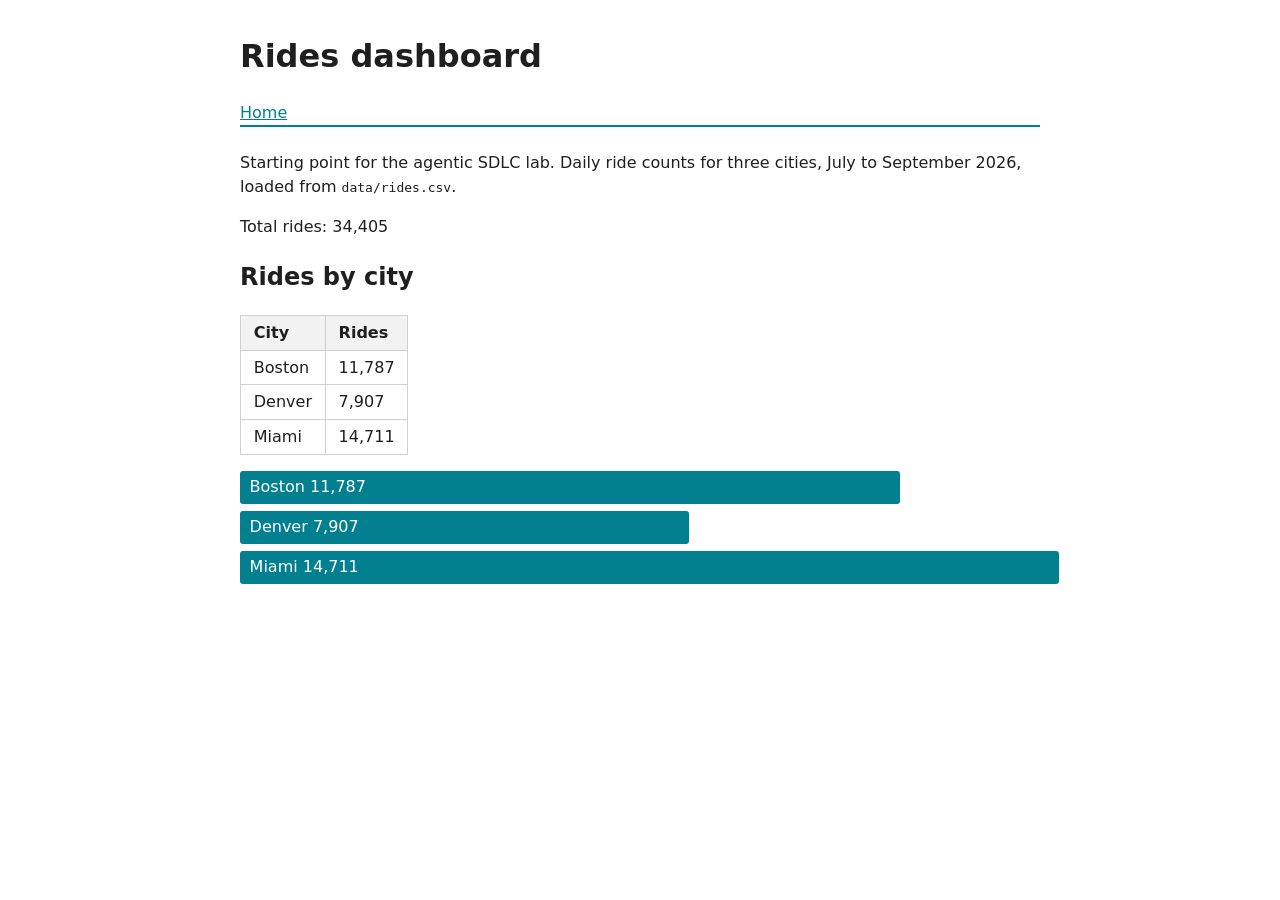
==== site/index.html @ 6ce50c43 "Initial commit" ====
<!doctype html>
<html lang="en">
<head>
  <meta charset="utf-8">
  <meta name="viewport" content="width=device-width, initial-scale=1">
  <title>Rides dashboard</title>
  <link rel="stylesheet" href="./style.css">
</head>
<body>
  <header>
    <h1>Rides dashboard</h1>
    <nav><a href="./index.html">Home</a></nav>
  </header>
  <main>
    <p>Starting point for the agentic SDLC lab. Daily ride counts for three cities, July to September 2026, loaded from <code>data/rides.csv</code>.</p>
    <p id="total" aria-live="polite">Loading data&hellip;</p>
    <section>
      <h2>Rides by city</h2>
      <table id="by-city">
        <thead><tr><th>City</th><th>Rides</th></tr></thead>
        <tbody></tbody>
      </table>
      <div id="chart" class="bars" role="img" aria-label="Bar chart of rides by city"></div>
    </section>
  </main>
  <script type="module">
    import { parseCsv } from "./src/csv.js";
    import { totalRides, ridesByCity } from "./src/stats.js";

    const response = await fetch("./data/rides.csv");
    const rows = parseCsv(await response.text());
    const byCity = ridesByCity(rows);

    document.getElementById("total").textContent =
      `Total rides: ${totalRides(rows).toLocaleString()}`;

    const tbody = document.querySelector("#by-city tbody");
    const chart = document.getElementById("chart");
    const max = Math.max(...byCity.map((d) => d.rides));
    for (const { city, rides } of byCity) {
      const tr = document.createElement("tr");
      tr.innerHTML = `<td>${city}</td><td>${rides.toLocaleString()}</td>`;
      tbody.appendChild(tr);

      const bar = document.createElement("div");
      bar.className = "bar";
      bar.style.width = `${(rides / max) * 100}%`;
      bar.textContent = `${city} ${rides.toLocaleString()}`;
      chart.appendChild(bar);
    }
  </script>
</body>
</html>
---- site/style.css ----
:root { font-family: system-ui, sans-serif; color: #1f1f1f; background: #ffffff; }
body { max-width: 50rem; margin: 2rem auto; padding: 0 1rem; line-height: 1.5; }
header { border-bottom: 2px solid #028090; margin-bottom: 1.5rem; }
nav a { color: #028090; margin-right: 1rem; }
table { border-collapse: collapse; margin: 1rem 0; }
th, td { border: 1px solid #d0d0d0; padding: 0.3rem 0.8rem; text-align: left; }
th { background: #f2f2f2; }
.bars { display: flex; flex-direction: column; gap: 0.4rem; margin: 1rem 0; }
.bar { background: #028090; color: #ffffff; padding: 0.3rem 0.6rem; border-radius: 3px; white-space: nowrap; min-width: 6rem; }
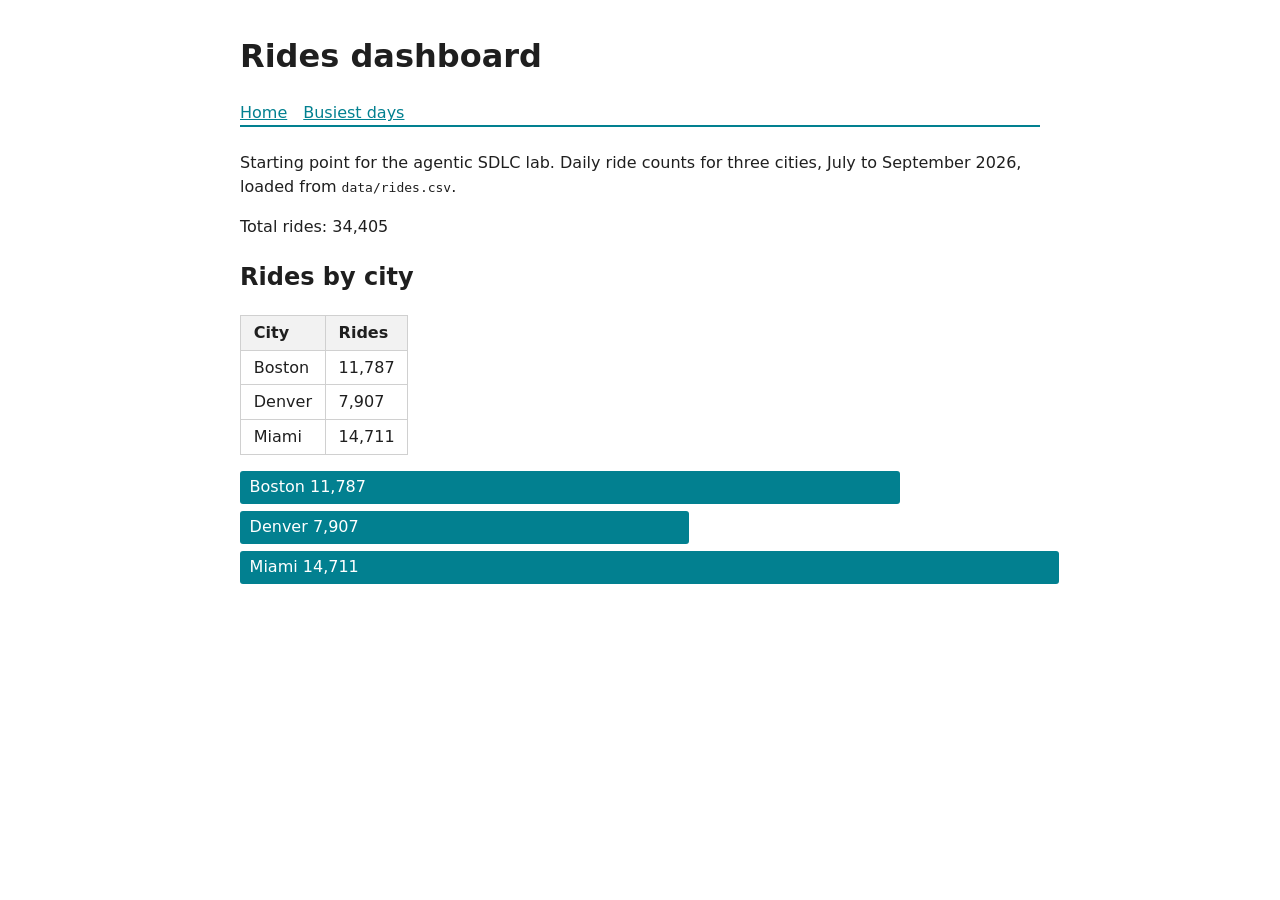
==== commit 5f804cf3: "Add Busiest days page and nav link Refs #4  Co-Authored-By: Claude Opus 5.5 <noreply@anthropic.com>" ====
--- a/site/index.html
+++ b/site/index.html
@@ -9,7 +9,7 @@
 <body>
   <header>
     <h1>Rides dashboard</h1>
-    <nav><a href="./index.html">Home</a></nav>
+    <nav><a href="./index.html">Home</a><a href="./busiest.html">Busiest days</a></nav>
   </header>
   <main>
     <p>Starting point for the agentic SDLC lab. Daily ride counts for three cities, July to September 2026, loaded from <code>data/rides.csv</code>.</p>
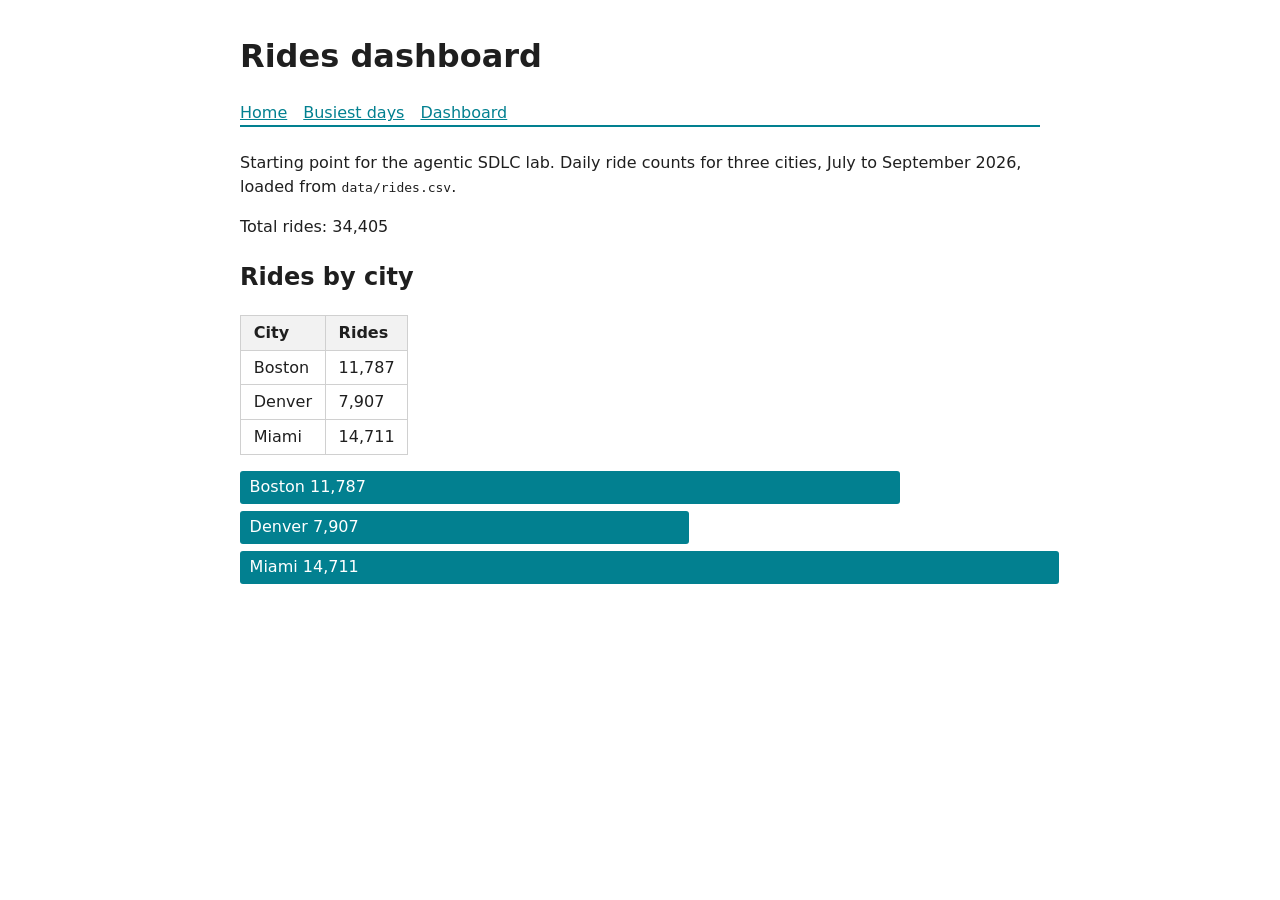
==== commit 87dbc18b: "Add Rides Metro interactive dashboard page" ====
--- a/site/index.html
+++ b/site/index.html
@@ -9,7 +9,7 @@
 <body>
   <header>
     <h1>Rides dashboard</h1>
-    <nav><a href="./index.html">Home</a><a href="./busiest.html">Busiest days</a></nav>
+    <nav><a href="./index.html">Home</a><a href="./busiest.html">Busiest days</a><a href="./dashboard.html">Dashboard</a></nav>
   </header>
   <main>
     <p>Starting point for the agentic SDLC lab. Daily ride counts for three cities, July to September 2026, loaded from <code>data/rides.csv</code>.</p>
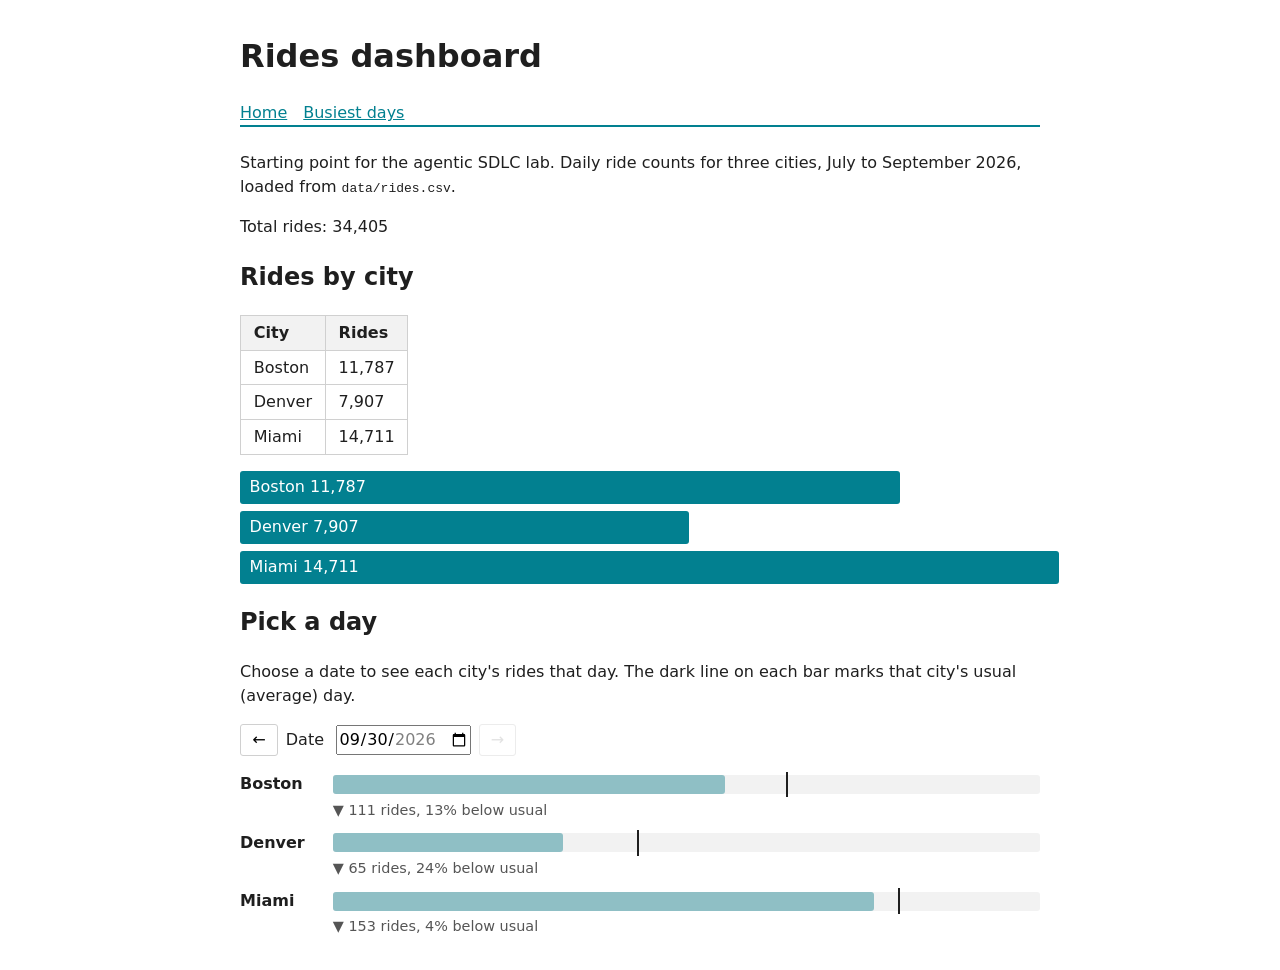
==== commit c36d6f20: "Add Pick a day section to the home page" ====
--- a/site/index.html
+++ b/site/index.html
@@ -9,7 +9,7 @@
 <body>
   <header>
     <h1>Rides dashboard</h1>
-    <nav><a href="./index.html">Home</a><a href="./busiest.html">Busiest days</a><a href="./dashboard.html">Dashboard</a></nav>
+    <nav><a href="./index.html">Home</a><a href="./busiest.html">Busiest days</a></nav>
   </header>
   <main>
     <p>Starting point for the agentic SDLC lab. Daily ride counts for three cities, July to September 2026, loaded from <code>data/rides.csv</code>.</p>
@@ -22,10 +22,20 @@
       </table>
       <div id="chart" class="bars" role="img" aria-label="Bar chart of rides by city"></div>
     </section>
+    <section id="pick-a-day">
+      <h2>Pick a day</h2>
+      <p>Choose a date to see each city's rides that day. The dark line on each bar marks that city's usual (average) day.</p>
+      <div class="day-picker">
+        <button type="button" id="prev-day" aria-label="Previous day">&larr;</button>
+        <label>Date <input type="date" id="day"></label>
+        <button type="button" id="next-day" aria-label="Next day">&rarr;</button>
+      </div>
+      <ul id="day-results" class="day-results" aria-live="polite"></ul>
+    </section>
   </main>
   <script type="module">
     import { parseCsv } from "./src/csv.js";
-    import { totalRides, ridesByCity } from "./src/stats.js";
+    import { totalRides, ridesByCity, busiestDayByCity, dayVsUsual } from "./src/stats.js";
 
     const response = await fetch("./data/rides.csv");
     const rows = parseCsv(await response.text());
@@ -48,6 +58,61 @@
       bar.textContent = `${city} ${rides.toLocaleString()}`;
       chart.appendChild(bar);
     }
+
+    // Pick a day: one row per city, a bar for that day's rides with a tick at its usual level.
+    const dates = [...new Set(rows.map((row) => row.date))].sort();
+    const dayInput = document.getElementById("day");
+    const results = document.getElementById("day-results");
+    const scale = Math.max(...busiestDayByCity(rows).map((d) => d.rides));
+    dayInput.min = dates[0];
+    dayInput.max = dates.at(-1);
+    dayInput.value = dates.at(-1);
+
+    function showDay() {
+      const date = dayInput.value;
+      document.getElementById("prev-day").disabled = date <= dates[0];
+      document.getElementById("next-day").disabled = date >= dates.at(-1);
+      results.replaceChildren();
+      for (const { city, rides, usual, change } of dayVsUsual(rows, date)) {
+        const li = document.createElement("li");
+        const name = document.createElement("span");
+        name.className = "day-city";
+        name.textContent = city;
+        const track = document.createElement("span");
+        track.className = "day-track";
+        const fill = document.createElement("span");
+        fill.className = "day-fill";
+        fill.style.width = `${((rides ?? 0) / scale) * 100}%`;
+        const tick = document.createElement("span");
+        tick.className = "day-usual";
+        tick.style.left = `${(usual / scale) * 100}%`;
+        tick.title = `Usual: ${Math.round(usual)} rides`;
+        track.append(fill, tick);
+        const note = document.createElement("span");
+        note.className = "day-note";
+        if (rides === null) {
+          note.textContent = "No data";
+        } else {
+          const percent = Math.round(change * 100);
+          const word = percent > 0 ? "above" : percent < 0 ? "below" : "right on";
+          note.textContent = `${rides} rides, ${percent === 0 ? "" : `${Math.abs(percent)}% `}${word} usual`;
+          li.dataset.trend = percent > 0 ? "up" : percent < 0 ? "down" : "same";
+        }
+        li.append(name, track, note);
+        results.append(li);
+      }
+    }
+
+    function stepDay(by) {
+      const at = dates.indexOf(dayInput.value);
+      dayInput.value = dates[Math.min(dates.length - 1, Math.max(0, (at === -1 ? 0 : at) + by))];
+      showDay();
+    }
+
+    dayInput.addEventListener("change", showDay);
+    document.getElementById("prev-day").addEventListener("click", () => stepDay(-1));
+    document.getElementById("next-day").addEventListener("click", () => stepDay(1));
+    showDay();
   </script>
 </body>
 </html>
--- a/site/style.css
+++ b/site/style.css
@@ -7,3 +7,17 @@
 th { background: #f2f2f2; }
 .bars { display: flex; flex-direction: column; gap: 0.4rem; margin: 1rem 0; }
 .bar { background: #028090; color: #ffffff; padding: 0.3rem 0.6rem; border-radius: 3px; white-space: nowrap; min-width: 6rem; }
+.day-picker { display: flex; align-items: center; gap: 0.5rem; margin: 0.5rem 0 1rem; }
+.day-picker button { font: inherit; padding: 0.2rem 0.7rem; border: 1px solid #d0d0d0; border-radius: 3px; background: #ffffff; cursor: pointer; }
+.day-picker button:disabled { opacity: 0.4; cursor: default; }
+.day-picker input { font: inherit; margin-left: 0.4rem; }
+.day-results { list-style: none; padding: 0; margin: 0; display: grid; gap: 0.6rem; }
+.day-results li { display: grid; grid-template-columns: 5rem 1fr; gap: 0.2rem 0.8rem; align-items: center; }
+.day-city { font-weight: 600; }
+.day-track { position: relative; height: 1.2rem; background: #f2f2f2; border-radius: 3px; }
+.day-fill { position: absolute; inset: 0 auto 0 0; background: #028090; border-radius: 3px; }
+.day-results li[data-trend="down"] .day-fill { background: #8fbfc5; }
+.day-usual { position: absolute; top: -0.2rem; bottom: -0.2rem; width: 2px; background: #1f1f1f; }
+.day-note { grid-column: 2; font-size: 0.9rem; color: #555555; }
+.day-results li[data-trend="up"] .day-note::before { content: "\25B2  "; color: #028090; }
+.day-results li[data-trend="down"] .day-note::before { content: "\25BC  "; color: #555555; }
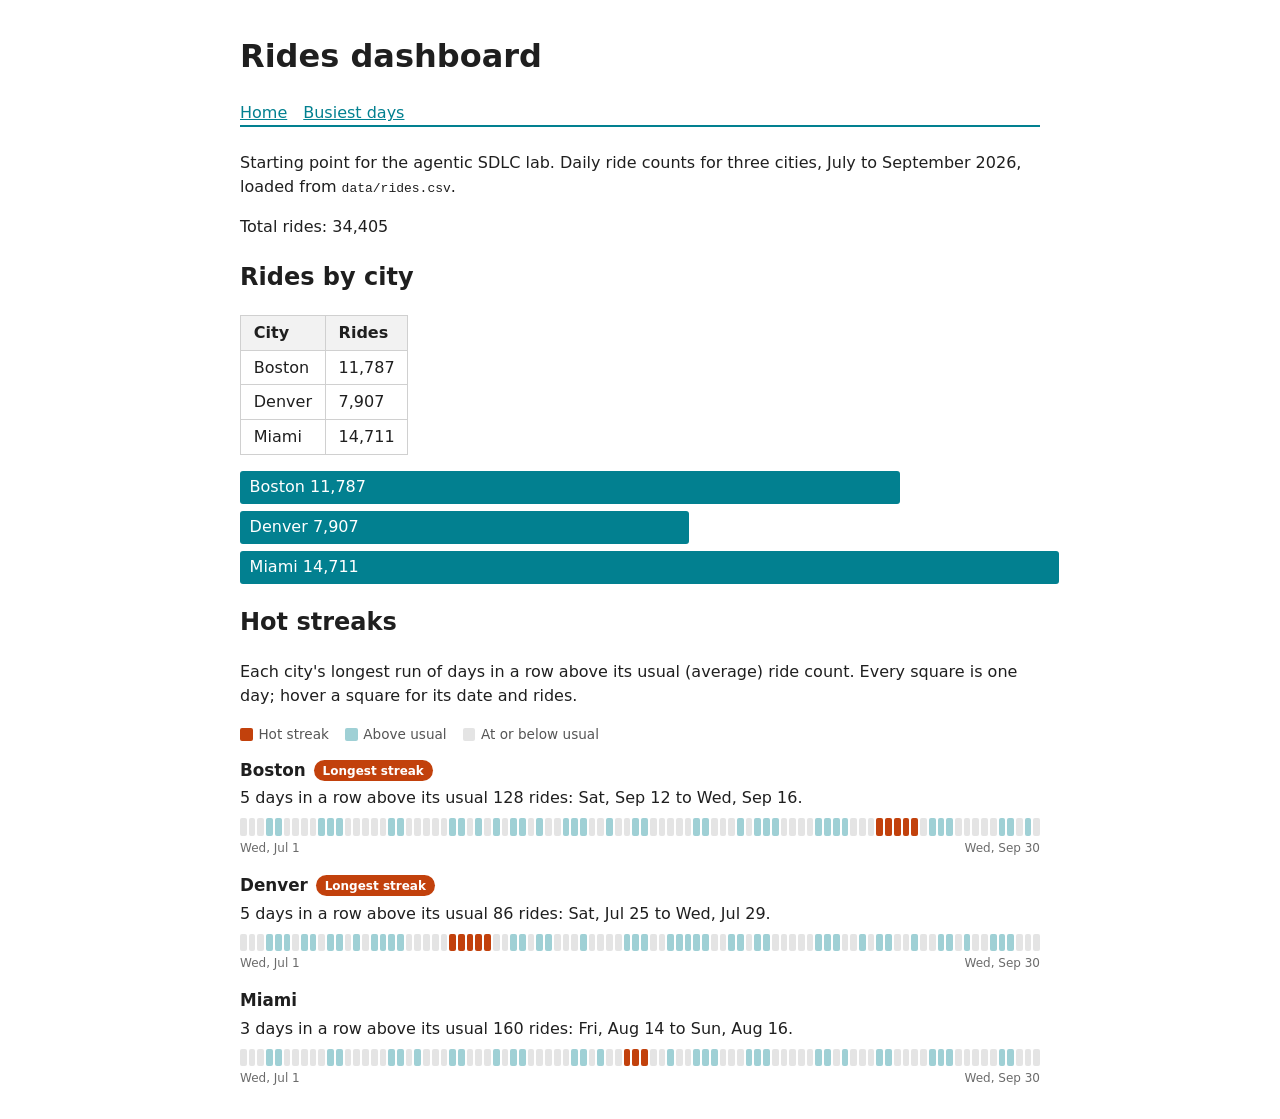
==== commit 2f07cc10: "Add Hot streaks section to the home page" ====
--- a/site/index.html
+++ b/site/index.html
@@ -22,20 +22,20 @@
       </table>
       <div id="chart" class="bars" role="img" aria-label="Bar chart of rides by city"></div>
     </section>
-    <section id="pick-a-day">
-      <h2>Pick a day</h2>
-      <p>Choose a date to see each city's rides that day. The dark line on each bar marks that city's usual (average) day.</p>
-      <div class="day-picker">
-        <button type="button" id="prev-day" aria-label="Previous day">&larr;</button>
-        <label>Date <input type="date" id="day"></label>
-        <button type="button" id="next-day" aria-label="Next day">&rarr;</button>
-      </div>
-      <ul id="day-results" class="day-results" aria-live="polite"></ul>
+    <section id="hot-streaks">
+      <h2>Hot streaks</h2>
+      <p>Each city's longest run of days in a row above its usual (average) ride count. Every square is one day; hover a square for its date and rides.</p>
+      <p class="streak-key" aria-hidden="true">
+        <span><i class="dot streak"></i>Hot streak</span>
+        <span><i class="dot above"></i>Above usual</span>
+        <span><i class="dot"></i>At or below usual</span>
+      </p>
+      <div id="streaks"></div>
     </section>
   </main>
   <script type="module">
     import { parseCsv } from "./src/csv.js";
-    import { totalRides, ridesByCity, busiestDayByCity, dayVsUsual } from "./src/stats.js";
+    import { totalRides, ridesByCity, hotStreaks } from "./src/stats.js";
 
     const response = await fetch("./data/rides.csv");
     const rows = parseCsv(await response.text());
@@ -59,60 +59,48 @@
       chart.appendChild(bar);
     }
 
-    // Pick a day: one row per city, a bar for that day's rides with a tick at its usual level.
-    const dates = [...new Set(rows.map((row) => row.date))].sort();
-    const dayInput = document.getElementById("day");
-    const results = document.getElementById("day-results");
-    const scale = Math.max(...busiestDayByCity(rows).map((d) => d.rides));
-    dayInput.min = dates[0];
-    dayInput.max = dates.at(-1);
-    dayInput.value = dates.at(-1);
-
-    function showDay() {
-      const date = dayInput.value;
-      document.getElementById("prev-day").disabled = date <= dates[0];
-      document.getElementById("next-day").disabled = date >= dates.at(-1);
-      results.replaceChildren();
-      for (const { city, rides, usual, change } of dayVsUsual(rows, date)) {
-        const li = document.createElement("li");
-        const name = document.createElement("span");
-        name.className = "day-city";
-        name.textContent = city;
-        const track = document.createElement("span");
-        track.className = "day-track";
-        const fill = document.createElement("span");
-        fill.className = "day-fill";
-        fill.style.width = `${((rides ?? 0) / scale) * 100}%`;
-        const tick = document.createElement("span");
-        tick.className = "day-usual";
-        tick.style.left = `${(usual / scale) * 100}%`;
-        tick.title = `Usual: ${Math.round(usual)} rides`;
-        track.append(fill, tick);
-        const note = document.createElement("span");
-        note.className = "day-note";
-        if (rides === null) {
-          note.textContent = "No data";
-        } else {
-          const percent = Math.round(change * 100);
-          const word = percent > 0 ? "above" : percent < 0 ? "below" : "right on";
-          note.textContent = `${rides} rides, ${percent === 0 ? "" : `${Math.abs(percent)}% `}${word} usual`;
-          li.dataset.trend = percent > 0 ? "up" : percent < 0 ? "down" : "same";
-        }
-        li.append(name, track, note);
-        results.append(li);
+    // Hot streaks: a headline per city, then one square per day with the streak lit up.
+    const day = (iso) => new Date(`${iso}T00:00:00Z`).toLocaleDateString("en-US", { timeZone: "UTC", weekday: "short", month: "short", day: "numeric" });
+    const streaks = hotStreaks(rows);
+    const longest = Math.max(...streaks.map((s) => s.length));
+    const list = document.getElementById("streaks");
+    for (const { city, usual, length, start, end, days } of streaks) {
+      const card = document.createElement("article");
+      card.className = "streak-card";
+      const title = document.createElement("h3");
+      title.textContent = city;
+      if (length > 0 && length === longest) {
+        const badge = document.createElement("span");
+        badge.className = "streak-badge";
+        badge.textContent = "Longest streak";
+        title.append(" ", badge);
       }
+      const headline = document.createElement("p");
+      headline.className = "streak-headline";
+      headline.textContent = length === 0
+        ? `Never above its usual ${Math.round(usual)} rides.`
+        : `${length} ${length === 1 ? "day" : "days in a row"} above its usual ${Math.round(usual)} rides: ${day(start)}${length > 1 ? ` to ${day(end)}` : ""}.`;
+      const strip = document.createElement("div");
+      strip.className = "streak-strip";
+      strip.setAttribute("role", "img");
+      strip.setAttribute("aria-label", `${city}: ${days.filter((d) => d.above).length} of ${days.length} days above usual. ${headline.textContent}`);
+      for (const d of days) {
+        const dot = document.createElement("span");
+        dot.className = `dot${d.inStreak ? " streak" : d.above ? " above" : ""}`;
+        dot.title = `${day(d.date)}: ${d.rides} rides`;
+        strip.append(dot);
+      }
+      const ends = document.createElement("p");
+      ends.className = "streak-ends";
+      ends.setAttribute("aria-hidden", "true");
+      for (const iso of [days[0].date, days.at(-1).date]) {
+        const label = document.createElement("span");
+        label.textContent = day(iso);
+        ends.append(label);
+      }
+      card.append(title, headline, strip, ends);
+      list.append(card);
     }
-
-    function stepDay(by) {
-      const at = dates.indexOf(dayInput.value);
-      dayInput.value = dates[Math.min(dates.length - 1, Math.max(0, (at === -1 ? 0 : at) + by))];
-      showDay();
-    }
-
-    dayInput.addEventListener("change", showDay);
-    document.getElementById("prev-day").addEventListener("click", () => stepDay(-1));
-    document.getElementById("next-day").addEventListener("click", () => stepDay(1));
-    showDay();
   </script>
 </body>
 </html>
--- a/site/style.css
+++ b/site/style.css
@@ -7,17 +7,16 @@
 th { background: #f2f2f2; }
 .bars { display: flex; flex-direction: column; gap: 0.4rem; margin: 1rem 0; }
 .bar { background: #028090; color: #ffffff; padding: 0.3rem 0.6rem; border-radius: 3px; white-space: nowrap; min-width: 6rem; }
-.day-picker { display: flex; align-items: center; gap: 0.5rem; margin: 0.5rem 0 1rem; }
-.day-picker button { font: inherit; padding: 0.2rem 0.7rem; border: 1px solid #d0d0d0; border-radius: 3px; background: #ffffff; cursor: pointer; }
-.day-picker button:disabled { opacity: 0.4; cursor: default; }
-.day-picker input { font: inherit; margin-left: 0.4rem; }
-.day-results { list-style: none; padding: 0; margin: 0; display: grid; gap: 0.6rem; }
-.day-results li { display: grid; grid-template-columns: 5rem 1fr; gap: 0.2rem 0.8rem; align-items: center; }
-.day-city { font-weight: 600; }
-.day-track { position: relative; height: 1.2rem; background: #f2f2f2; border-radius: 3px; }
-.day-fill { position: absolute; inset: 0 auto 0 0; background: #028090; border-radius: 3px; }
-.day-results li[data-trend="down"] .day-fill { background: #8fbfc5; }
-.day-usual { position: absolute; top: -0.2rem; bottom: -0.2rem; width: 2px; background: #1f1f1f; }
-.day-note { grid-column: 2; font-size: 0.9rem; color: #555555; }
-.day-results li[data-trend="up"] .day-note::before { content: "\25B2  "; color: #028090; }
-.day-results li[data-trend="down"] .day-note::before { content: "\25BC  "; color: #555555; }
+.streak-key { display: flex; flex-wrap: wrap; gap: 1rem; font-size: 0.85rem; color: #555555; }
+.streak-key span { display: inline-flex; align-items: center; gap: 0.35rem; }
+#streaks { display: grid; gap: 1rem; margin-top: 0.5rem; }
+.streak-card h3 { margin: 0; font-size: 1.05rem; display: flex; align-items: center; gap: 0.5rem; }
+.streak-badge { font-size: 0.75rem; font-weight: 600; color: #ffffff; background: #c2410c; border-radius: 999px; padding: 0.1rem 0.55rem; }
+.streak-headline { margin: 0.2rem 0 0.5rem; }
+.streak-strip { display: flex; gap: 2px; }
+.dot { display: inline-block; flex: 1 1 0; min-width: 2px; height: 1.1rem; border-radius: 2px; background: #e4e4e4; }
+.streak-key .dot { flex: none; width: 0.8rem; height: 0.8rem; }
+.dot.above { background: #9fd0d5; }
+.dot.streak { background: #c2410c; }
+.streak-ends { display: flex; justify-content: space-between; margin: 0.2rem 0 0; font-size: 0.75rem; color: #6b6b6b; }
+@media (max-width: 500px) { .streak-strip { gap: 1px; } }
